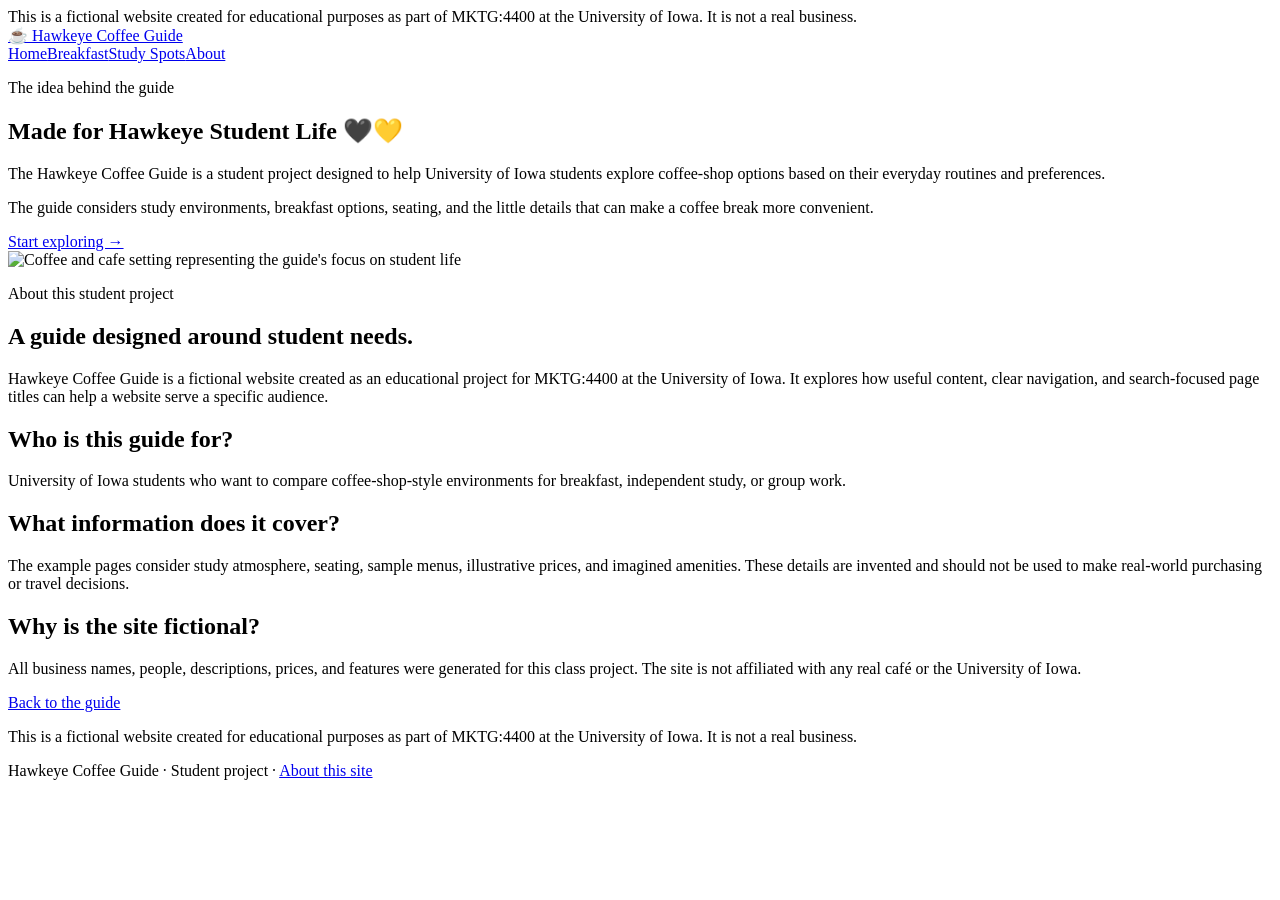
==== about.html @ a0dd353c "Revise title and add feature section to about.html What changed: Added a section explaining the purp" ====
<!doctype html>
<html lang="en">
<head>
  <title>About the Hawkeye Coffee Guide | Iowa City</title>
  <meta name="description" content="Learn about the Hawkeye Coffee Guide, a fictional student project exploring coffee, breakfast, and study-friendly cafe ideas for University of Iowa students.">
</head>
<body>
  <div class="notice">This is a fictional website created for educational purposes as part of MKTG:4400 at the University of Iowa. It is not a real business.</div>
  <header class="site-header"><a class="brand" href="index.html">☕ Hawkeye Coffee Guide</a><nav aria-label="Main navigation"><a href="index.html">Home</a><a href="breakfast.html">Breakfast</a><a href="study-spots.html">Study Spots</a><a href="about.html" aria-current="page">About</a></nav></header>
 
<section class="feature-section">
  <div class="feature-content">
    <p class="eyebrow">The idea behind the guide</p>
    <h2>Made for Hawkeye Student Life 🖤💛</h2>
    <p>
      The Hawkeye Coffee Guide is a student project
      designed to help University of Iowa students
      explore coffee-shop options based on their
      everyday routines and preferences.
    </p>
    <p>
      The guide considers study environments, breakfast
      options, seating, and the little details that can
      make a coffee break more convenient.
    </p>
    <a class="feature-link" href="index.html">
      Start exploring →
    </a>
  </div>

  <img
    class="feature-image"
    src="https://images.unsplash.com/photo-1493857671505-72967e2e2760?auto=format&fit=crop&w=1200&q=80"
    alt="Coffee and cafe setting representing the guide's focus on student life"
    loading="lazy"
  />
</section>
 <main class="page-main narrow">
    <section class="page-intro"><p class="eyebrow">About this student project</p><h1>A guide designed around student needs.</h1><p>Hawkeye Coffee Guide is a fictional website created as an educational project for MKTG:4400 at the University of Iowa. It explores how useful content, clear navigation, and search-focused page titles can help a website serve a specific audience.</p></section>
    <section class="content-section"><h2>Who is this guide for?</h2><p>University of Iowa students who want to compare coffee-shop-style environments for breakfast, independent study, or group work.</p><h2>What information does it cover?</h2><p>The example pages consider study atmosphere, seating, sample menus, illustrative prices, and imagined amenities. These details are invented and should not be used to make real-world purchasing or travel decisions.</p><h2>Why is the site fictional?</h2><p>All business names, people, descriptions, prices, and features were generated for this class project. The site is not affiliated with any real café or the University of Iowa.</p></section>
    <p><a class="button" href="index.html">Back to the guide</a></p>
  </main>
  <footer><p>This is a fictional website created for educational purposes as part of MKTG:4400 at the University of Iowa. It is not a real business.</p><p>Hawkeye Coffee Guide · Student project · <a href="about.html">About this site</a></p></footer>
</body></html>
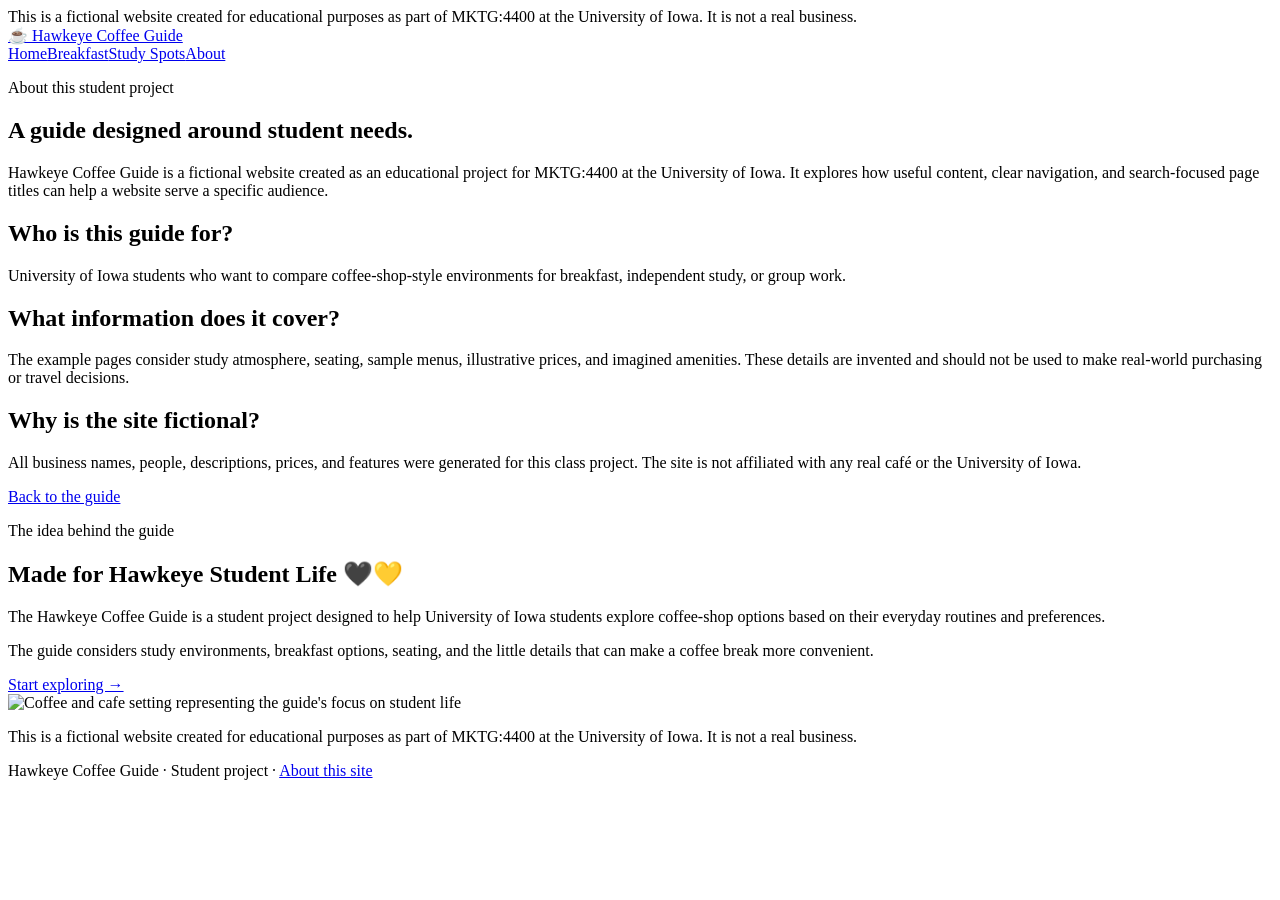
==== commit 0f2dbcd8: "Refactor about.html structure and content Reorganize content and update sections for clarity." ====
--- a/about.html
+++ b/about.html
@@ -8,7 +8,11 @@
   <div class="notice">This is a fictional website created for educational purposes as part of MKTG:4400 at the University of Iowa. It is not a real business.</div>
   <header class="site-header"><a class="brand" href="index.html">☕ Hawkeye Coffee Guide</a><nav aria-label="Main navigation"><a href="index.html">Home</a><a href="breakfast.html">Breakfast</a><a href="study-spots.html">Study Spots</a><a href="about.html" aria-current="page">About</a></nav></header>
  
-<section class="feature-section">
+ <main class="page-main narrow">
+    <section class="page-intro"><p class="eyebrow">About this student project</p><h1>A guide designed around student needs.</h1><p>Hawkeye Coffee Guide is a fictional website created as an educational project for MKTG:4400 at the University of Iowa. It explores how useful content, clear navigation, and search-focused page titles can help a website serve a specific audience.</p></section>
+    <section class="content-section"><h2>Who is this guide for?</h2><p>University of Iowa students who want to compare coffee-shop-style environments for breakfast, independent study, or group work.</p><h2>What information does it cover?</h2><p>The example pages consider study atmosphere, seating, sample menus, illustrative prices, and imagined amenities. These details are invented and should not be used to make real-world purchasing or travel decisions.</p><h2>Why is the site fictional?</h2><p>All business names, people, descriptions, prices, and features were generated for this class project. The site is not affiliated with any real café or the University of Iowa.</p></section>
+    <p><a class="button" href="index.html">Back to the guide</a></p>
+   <section class="feature-section">
   <div class="feature-content">
     <p class="eyebrow">The idea behind the guide</p>
     <h2>Made for Hawkeye Student Life 🖤💛</h2>
@@ -35,10 +39,6 @@
     loading="lazy"
   />
 </section>
- <main class="page-main narrow">
-    <section class="page-intro"><p class="eyebrow">About this student project</p><h1>A guide designed around student needs.</h1><p>Hawkeye Coffee Guide is a fictional website created as an educational project for MKTG:4400 at the University of Iowa. It explores how useful content, clear navigation, and search-focused page titles can help a website serve a specific audience.</p></section>
-    <section class="content-section"><h2>Who is this guide for?</h2><p>University of Iowa students who want to compare coffee-shop-style environments for breakfast, independent study, or group work.</p><h2>What information does it cover?</h2><p>The example pages consider study atmosphere, seating, sample menus, illustrative prices, and imagined amenities. These details are invented and should not be used to make real-world purchasing or travel decisions.</p><h2>Why is the site fictional?</h2><p>All business names, people, descriptions, prices, and features were generated for this class project. The site is not affiliated with any real café or the University of Iowa.</p></section>
-    <p><a class="button" href="index.html">Back to the guide</a></p>
   </main>
   <footer><p>This is a fictional website created for educational purposes as part of MKTG:4400 at the University of Iowa. It is not a real business.</p><p>Hawkeye Coffee Guide · Student project · <a href="about.html">About this site</a></p></footer>
 </body></html>
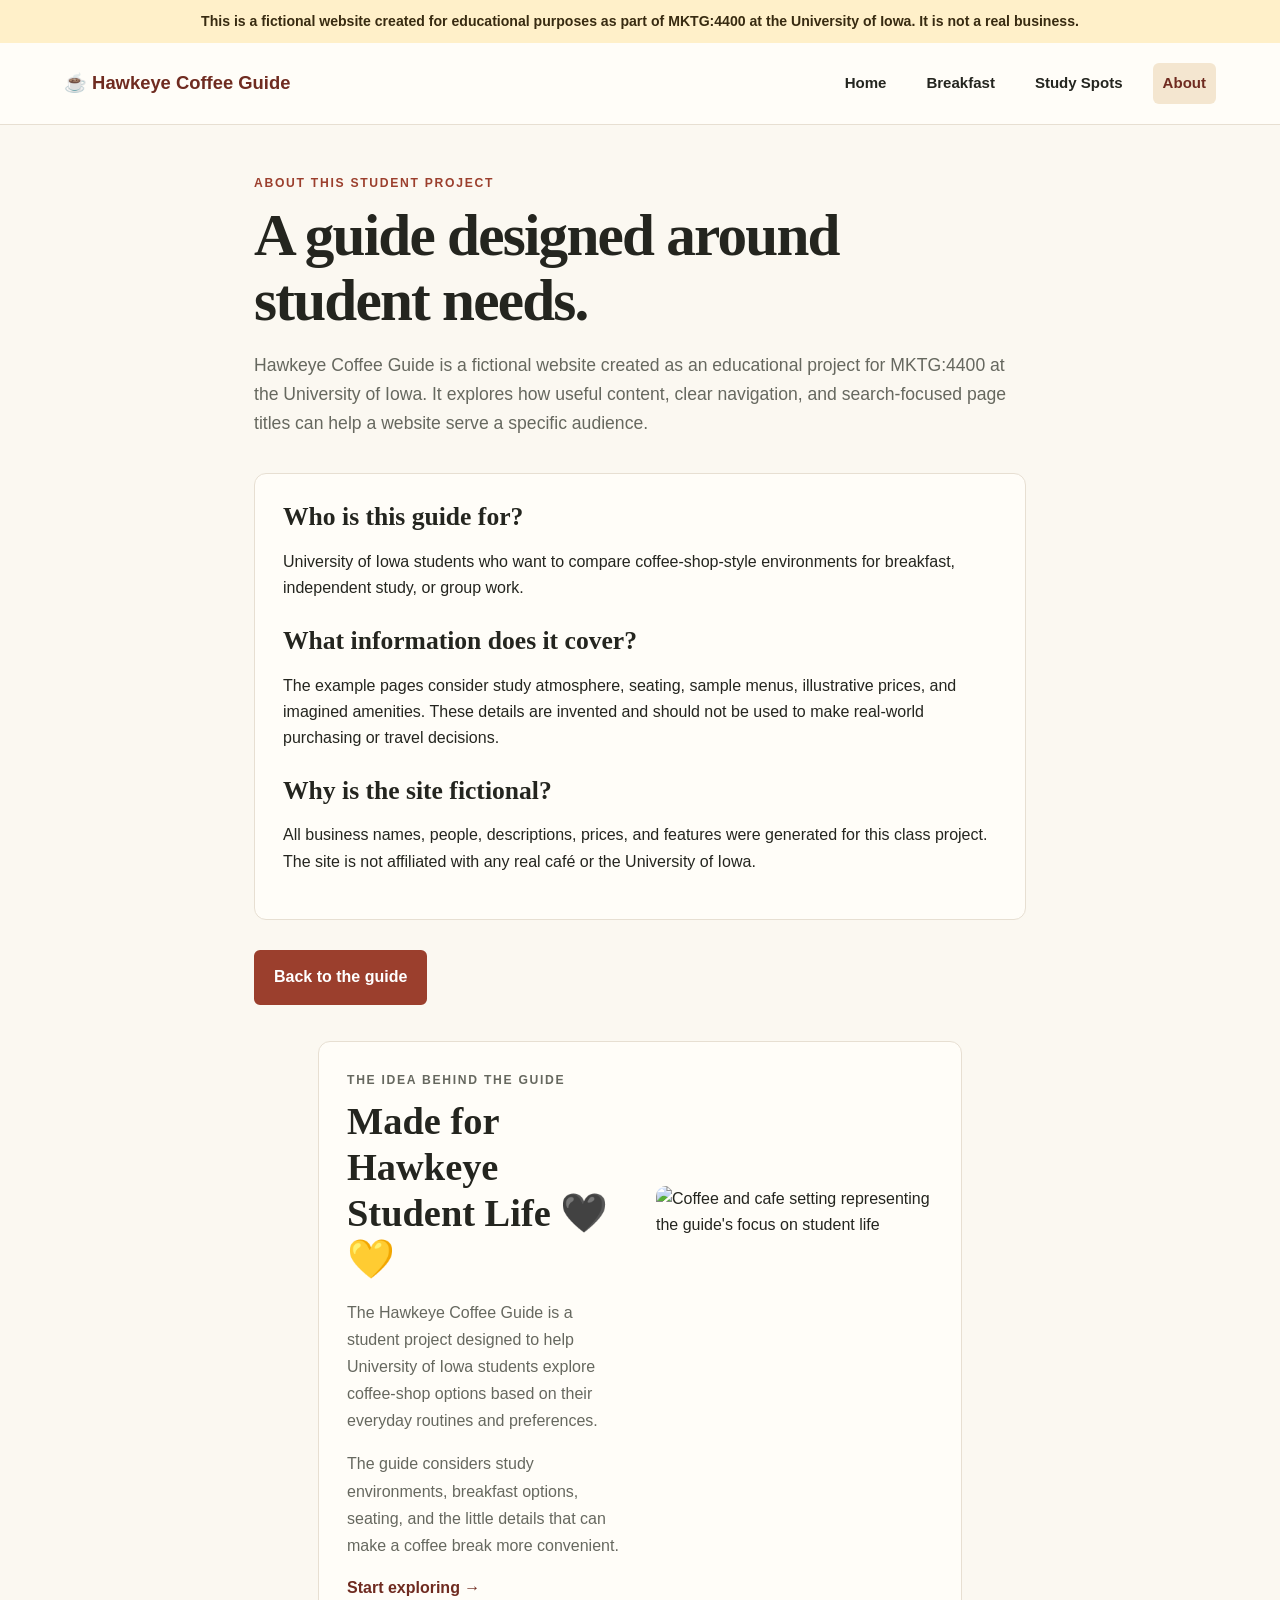
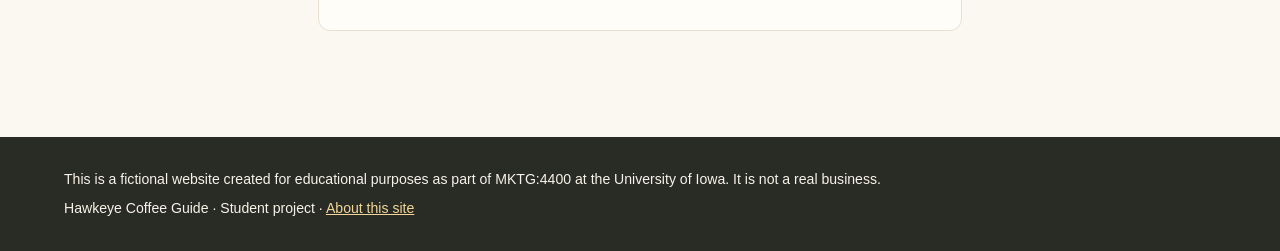
==== commit b87b9474: "Update link class from 'feature-link' to 'text-link'" ====
--- a/about.html
+++ b/about.html
@@ -1,8 +1,11 @@
 <!doctype html>
 <html lang="en">
 <head>
+  <meta charset="utf-8">
+  <meta name="viewport" content="width=device-width, initial-scale=1">
   <title>About the Hawkeye Coffee Guide | Iowa City</title>
   <meta name="description" content="Learn about the Hawkeye Coffee Guide, a fictional student project exploring coffee, breakfast, and study-friendly cafe ideas for University of Iowa students.">
+  <link rel="stylesheet" href="styles.css">
 </head>
 <body>
   <div class="notice">This is a fictional website created for educational purposes as part of MKTG:4400 at the University of Iowa. It is not a real business.</div>
@@ -27,7 +30,7 @@
       options, seating, and the little details that can
       make a coffee break more convenient.
     </p>
-    <a class="feature-link" href="index.html">
+    <a class="text-link" href="index.html">
       Start exploring →
     </a>
   </div>
--- a/styles.css
+++ b/styles.css
@@ -0,0 +1,199 @@
+:root{--ink:#24251f;--muted:#66685f;--paper:#fbf8f1;--card:#fffdf8;--accent:#9b3f2d;--accent-dark:#6f2b20;--line:#e7dfd2;--gold:#e9c879}*{box-sizing:border-box}html{scroll-behavior:smooth}body{margin:0;background:var(--paper);color:var(--ink);font-family:Arial,Helvetica,sans-serif;line-height:1.65}.notice{background:#fff0c9;color:#382b11;text-align:center;padding:10px 18px;font-size:.88rem;font-weight:700}.site-header{display:flex;align-items:center;justify-content:space-between;gap:24px;padding:20px max(5vw,20px);border-bottom:1px solid var(--line);background:var(--card)}.brand{font-weight:800;color:var(--accent-dark);font-size:1.15rem;text-decoration:none;white-space:nowrap}nav{display:flex;gap:20px;flex-wrap:wrap}nav a{color:var(--ink);text-decoration:none;font-weight:700;font-size:.94rem}nav a:hover,nav a[aria-current=page]{color:var(--accent)}.hero{padding:82px max(8vw,24px) 88px;background:linear-gradient(120deg,#f2e5cd,#f9f4e9 65%,#e8d9c0);max-width:none}.hero h1{font-family:Georgia,serif;font-size:clamp(2.6rem,6vw,4.8rem);line-height:1.08;max-width:850px;margin:10px 0 22px;letter-spacing:-.04em}.hero p:not(.eyebrow){font-size:1.15rem;max-width:680px;color:#4d4c43}.eyebrow{text-transform:uppercase;letter-spacing:.14em;font-size:.76rem;font-weight:800;color:var(--accent);margin:0}.hero-actions{display:flex;gap:12px;flex-wrap:wrap;margin-top:28px}.button{display:inline-block;padding:12px 18px;border-radius:6px;background:var(--accent);color:white;text-decoration:none;font-weight:700;border:2px solid var(--accent)}.button:hover{background:var(--accent-dark)}.button-secondary{background:transparent;color:var(--accent-dark)}.button-secondary:hover{background:#fff5e6}.section,.feature{padding:62px max(5vw,20px)}.section-heading{margin-bottom:26px}.section h2,.feature h2,.content-section h2{font-family:Georgia,serif;font-size:clamp(1.8rem,3vw,2.6rem);line-height:1.2;margin:7px 0 12px}.cards{display:grid;grid-template-columns:repeat(3,minmax(0,1fr));gap:20px}.card{background:var(--card);border:1px solid var(--line);border-radius:12px;padding:26px;box-shadow:0 5px 18px #3a2c1608}.card h2,.card h3{font-family:Georgia,serif;line-height:1.25;margin:8px 0 10px}.card h3{font-size:1.45rem}.card p{color:var(--muted)}.card a,.text-link{color:var(--accent-dark);font-weight:800;text-decoration:none}.card a:hover,.text-link:hover{text-decoration:underline}.card-icon{font-size:1.8rem}.feature{background:#eee4d3;display:grid;grid-template-columns:2fr 1fr;gap:40px;align-items:center}.feature>div:first-child p:not(.eyebrow){max-width:680px}.feature-stat{background:var(--card);padding:24px;border-radius:12px;text-align:center}.feature-stat span{font-family:Georgia,serif;font-size:2.4rem;font-weight:bold;color:var(--accent)}.feature-stat p{margin:0 0 12px;color:var(--muted)}.page-main{padding:48px max(5vw,20px) 70px;min-height:60vh}.narrow{max-width:900px;margin:auto}.page-intro{max-width:850px;margin:0 auto 35px}.page-intro h1{font-family:Georgia,serif;font-size:clamp(2.4rem,5vw,3.7rem);line-height:1.1;letter-spacing:-.03em;margin:10px 0 18px}.page-intro>p:last-child{font-size:1.1rem;color:var(--muted)}.profile-cards{align-items:stretch}.profile{padding:24px}.profile h2{font-size:1.7rem}.profile-subtitle{font-size:.88rem}.profile ul{padding-left:20px}.profile li{margin:8px 0}.tag{display:inline-block;padding:4px 9px;border-radius:20px;background:#f4e6d0;color:var(--accent-dark);font-size:.78rem;font-weight:800}.callout{background:#fff0c9;border-left:4px solid var(--gold);padding:16px 20px;margin:30px 0;color:#43371f}.comparison-wrap{overflow-x:auto;background:var(--card);border:1px solid var(--line);border-radius:10px;margin:30px 0}table{border-collapse:collapse;width:100%;min-width:650px}th,td{text-align:left;padding:15px 16px;border-bottom:1px solid var(--line);vertical-align:top}th{background:#efe3d0;font-size:.88rem}tr:last-child td{border-bottom:0}.content-section{background:var(--card);padding:28px;border:1px solid var(--line);border-radius:12px;margin:30px 0}.content-section h2{font-size:1.6rem;margin-top:24px}.content-section h2:first-child{margin-top:0}footer{padding:25px max(5vw,20px);background:#292b25;color:#f8f3e9;font-size:.88rem}footer p{margin:6px 0}footer a{color:#f1d69a}@media(max-width:760px){.site-header{align-items:flex-start;flex-direction:column}.site-header nav{gap:12px}.cards{grid-template-columns:1fr}.hero{padding-top:58px;padding-bottom:62px}.feature{grid-template-columns:1fr}.page-main{padding-top:35px}.profile-cards{gap:14px}}
+
+
+.study-button {
+  background: var(--accent);
+  color: white;
+  border: 2px solid var(--accent);
+  border-radius: 6px;
+  padding: 11px 16px;
+  font-size: 0.95rem;
+  font-weight: 700;
+  cursor: pointer;
+}
+
+.study-button:hover {
+  background: var(--accent-dark);
+}
+
+.study-button:focus-visible {
+  outline: 3px solid var(--gold);
+  outline-offset: 3px;
+}
+
+.study-result {
+  background: var(--card);
+  border: 1px solid var(--line);
+  border-left: 4px solid var(--gold);
+  border-radius: 10px;
+  padding: 20px 24px;
+  margin-top: 24px;
+}
+
+.study-result h3 {
+  font-family: Georgia, serif;
+  color: var(--accent-dark);
+  margin-top: 0;
+}
+
+.study-result p {
+  color: var(--muted);
+  margin-bottom: 0;
+}
+
+
+/* improve navigation links on desktop and mobile */
+.site-header nav a {
+  display: inline-block;
+  padding: 8px 10px;
+  border-radius: 6px;
+  transition: background-color 0.2s ease,
+              color 0.2s ease;
+}
+
+.site-header nav a:hover {
+  background: #f4e6d0;
+  text-decoration: none;
+}
+
+.site-header nav a[aria-current="page"] {
+  background: #f4e6d0;
+  color: var(--accent-dark);
+}
+
+.site-header nav a:focus-visible {
+  outline: 2px solid var(--accent);
+  outline-offset: 3px;
+}
+
+@media (max-width: 600px) {
+  .site-header {
+    gap: 12px;
+    padding: 16px 20px;
+  }
+
+  .site-header nav {
+    width: 100%;
+    gap: 6px;
+  }
+
+  .site-header nav a {
+    padding: 9px 10px;
+    font-size: 0.9rem;
+  }
+
+  .brand {
+    white-space: normal;
+  }
+}
+
+/* style the new coffee guide feature section */
+.feature-section {
+  display: grid;
+  grid-template-columns: 1fr 1fr;
+  align-items: center;
+  gap: 32px;
+  margin: 36px max(5vw, 20px);
+  padding: 28px;
+  border: 1px solid var(--line);
+  border-radius: 14px;
+  background: var(--card);
+}
+
+.feature-content h2 {
+  font-family: Georgia, serif;
+  line-height: 1.25;
+  margin: 8px 0 12px;
+}
+
+.feature-content p {
+  line-height: 1.7;
+}
+
+.feature-image {
+  display: block;
+  width: 100%;
+  height: 320px;
+  object-fit: cover;
+  border-radius: 10px;
+}
+
+.feature-link {
+  display: inline-block;
+  margin-top: 12px;
+  color: var(--accent-dark);
+  font-weight: 800;
+  text-decoration: underline;
+  text-underline-offset: 4px;
+}
+
+.study-checklist {
+  padding-left: 22px;
+  line-height: 1.9;
+}
+
+.feature-link:focus-visible {
+  outline: 2px solid var(--accent);
+  outline-offset: 4px;
+}
+
+@media (max-width: 760px) {
+  .feature-section {
+    grid-template-columns: 1fr;
+    gap: 20px;
+    padding: 20px;
+  }
+
+  .feature-image {
+    height: 240px;
+  }
+}
+
+/* match the new feature section to the existing site */
+.feature-section {
+  display: grid;
+  grid-template-columns: minmax(0, 1fr) minmax(0, 1fr);
+  align-items: center;
+  gap: 32px;
+  margin: 36px max(5vw, 20px);
+  padding: 28px;
+  border: 1px solid var(--line);
+  border-radius: 12px;
+  background: var(--card);
+}
+
+.feature-content {
+  min-width: 0;
+}
+
+.feature-content h2 {
+  font-family: Georgia, serif;
+  font-size: clamp(1.8rem, 3vw, 2.6rem);
+  line-height: 1.2;
+  margin: 8px 0 12px;
+}
+
+.feature-content p {
+  color: var(--muted);
+}
+
+.feature-image {
+  display: block;
+  width: 100%;
+  max-width: 100%;
+  height: 300px;
+  object-fit: cover;
+  border-radius: 10px;
+}
+
+@media (max-width: 760px) {
+  .feature-section {
+    grid-template-columns: minmax(0, 1fr);
+    gap: 20px;
+    padding: 20px;
+  }
+
+  .feature-image {
+    height: 240px;
+  }
+}
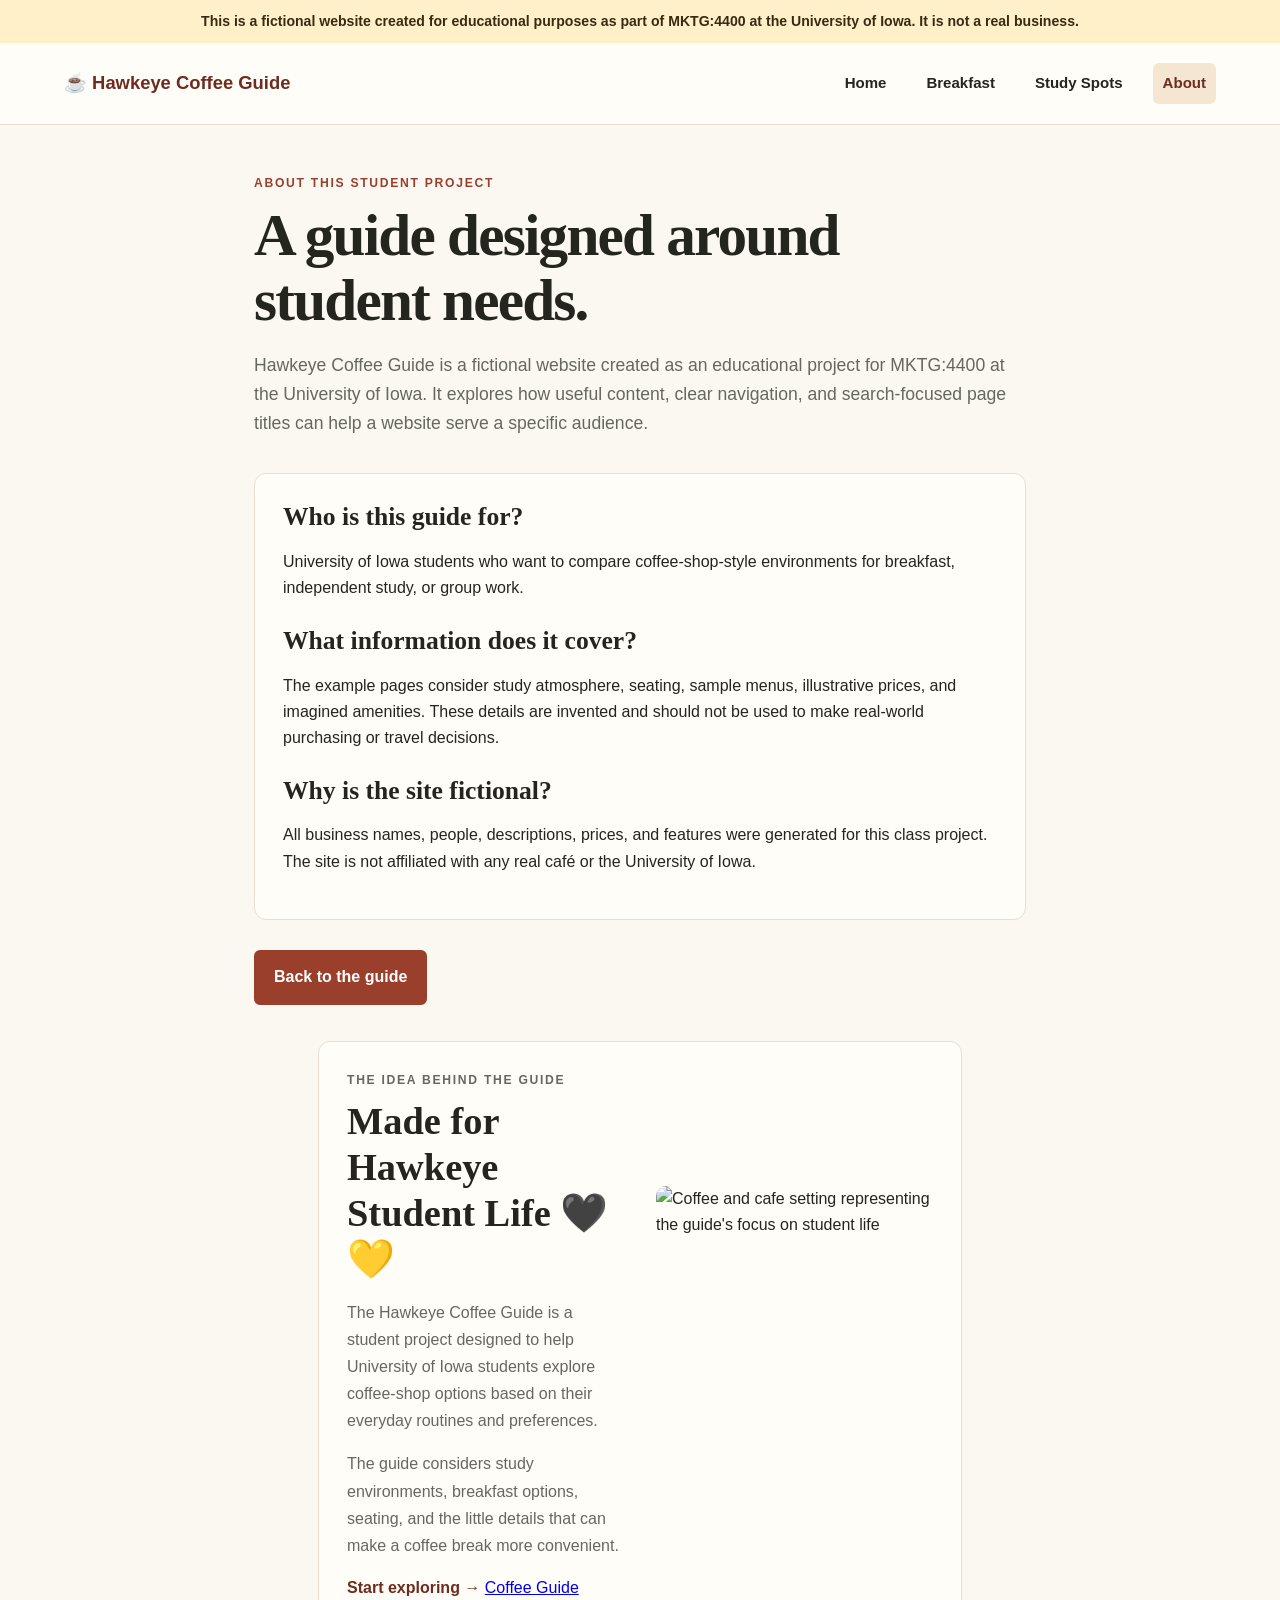
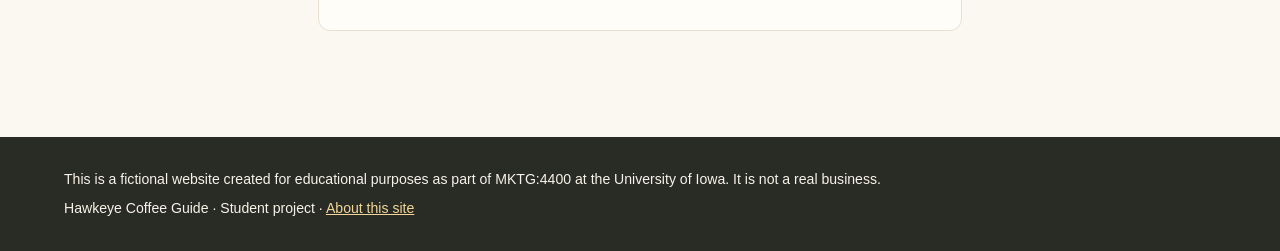
==== commit 8fb8bb00: "Add link to Coffee Guide in about.html" ====
--- a/about.html
+++ b/about.html
@@ -32,6 +32,7 @@
     </p>
     <a class="text-link" href="index.html">
       Start exploring →
+    <a href="coffee-guide.html">Coffee Guide</a>
     </a>
   </div>
 
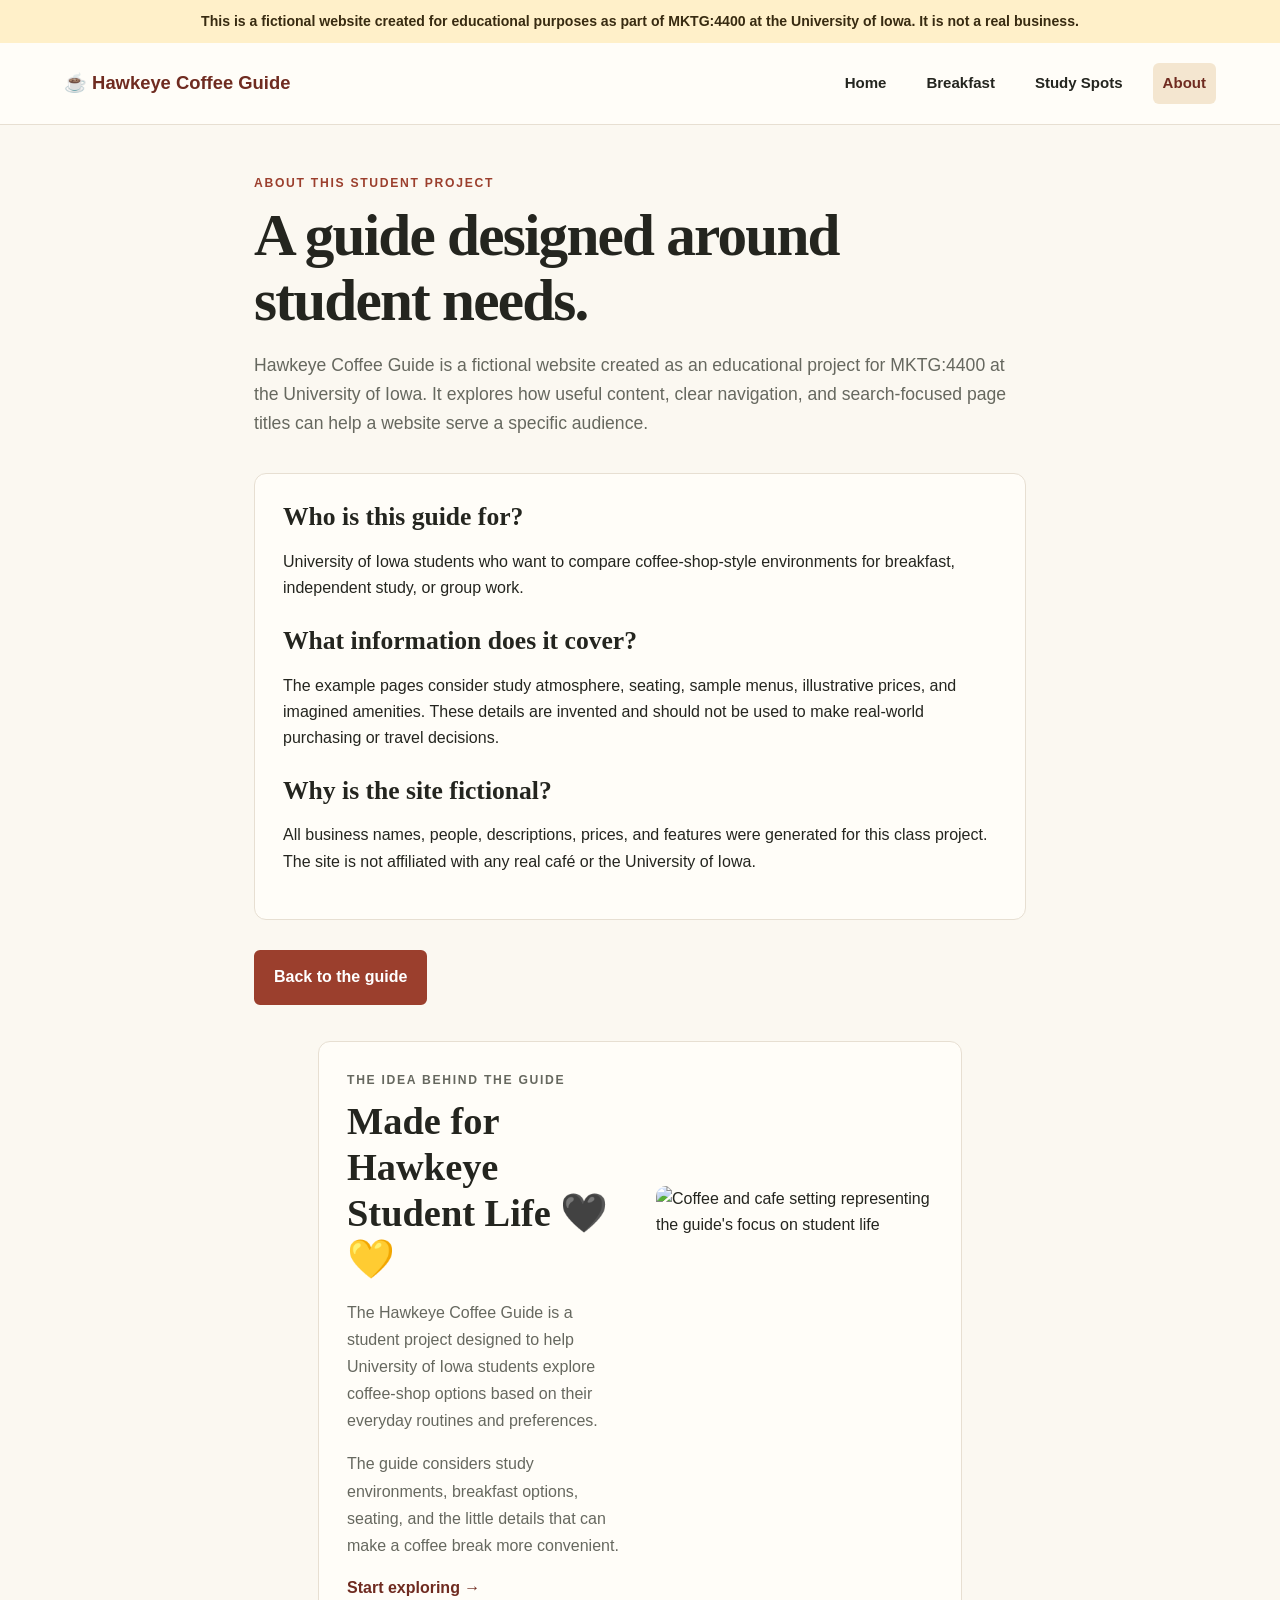
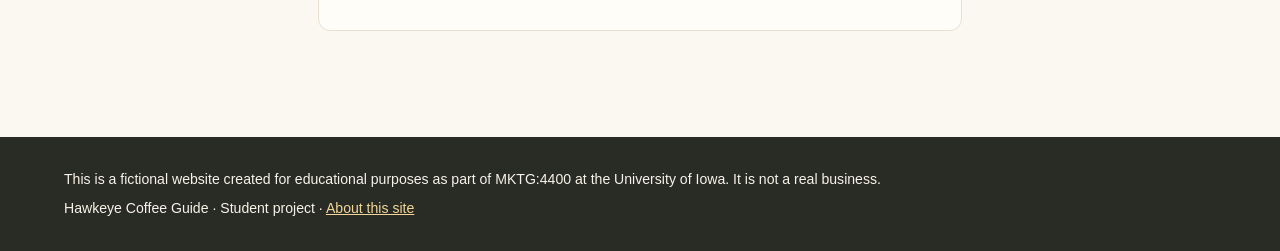
==== commit c82a4035: "Remove Coffee Guide link from about.html Removed the Coffee Guide link from the about page." ====
--- a/about.html
+++ b/about.html
@@ -32,7 +32,6 @@
     </p>
     <a class="text-link" href="index.html">
       Start exploring →
-    <a href="coffee-guide.html">Coffee Guide</a>
     </a>
   </div>
 
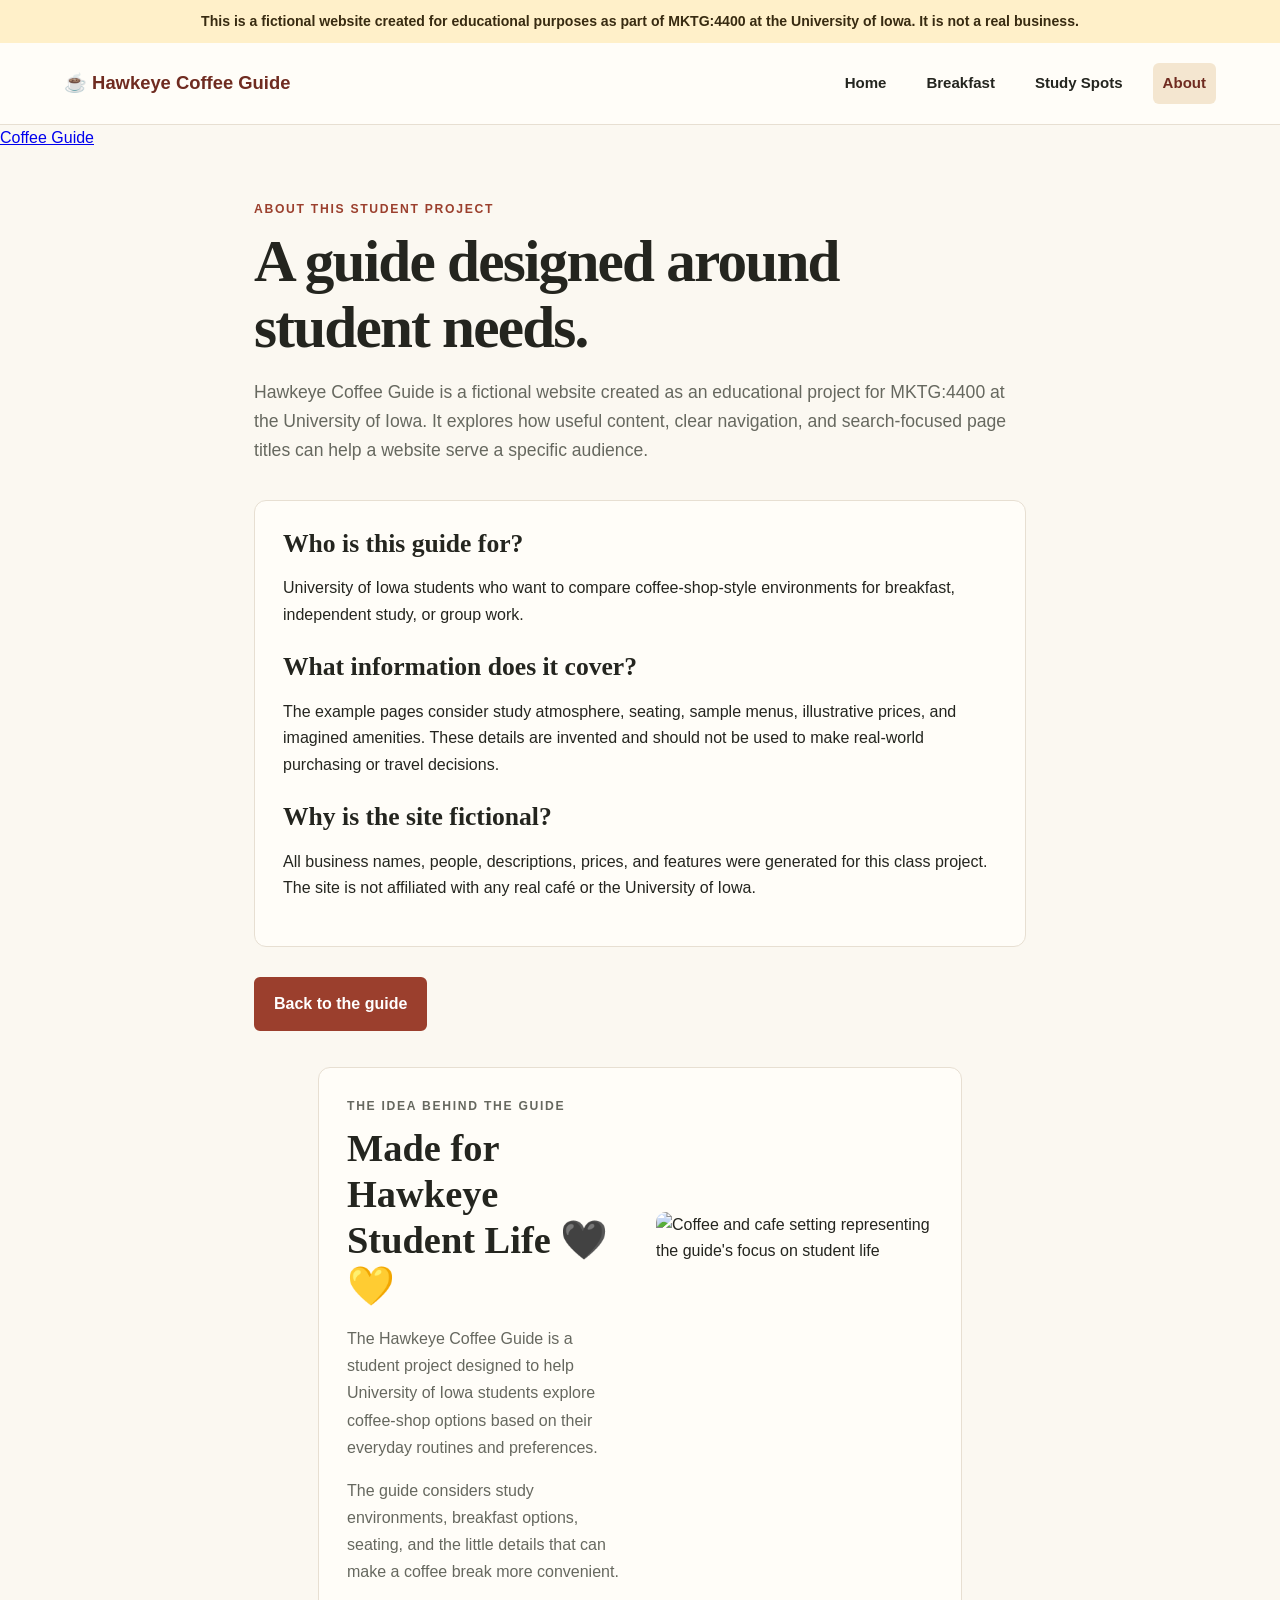
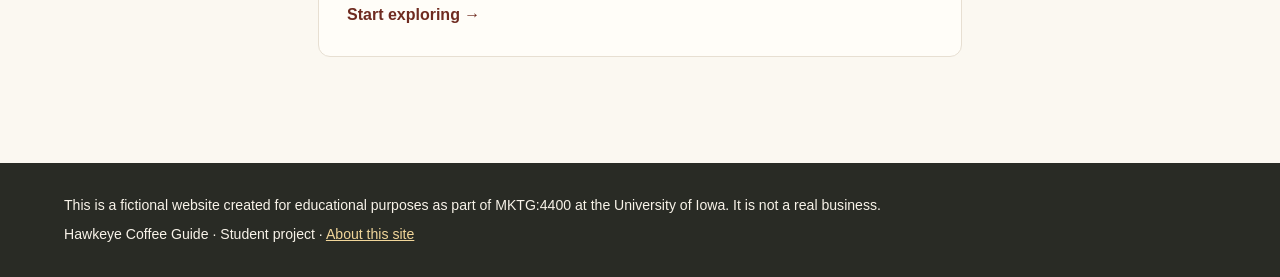
==== commit a743404b: "Add Coffee Guide link to about.html header Added a link to the Coffee Guide in the header section." ====
--- a/about.html
+++ b/about.html
@@ -9,7 +9,7 @@
 </head>
 <body>
   <div class="notice">This is a fictional website created for educational purposes as part of MKTG:4400 at the University of Iowa. It is not a real business.</div>
-  <header class="site-header"><a class="brand" href="index.html">☕ Hawkeye Coffee Guide</a><nav aria-label="Main navigation"><a href="index.html">Home</a><a href="breakfast.html">Breakfast</a><a href="study-spots.html">Study Spots</a><a href="about.html" aria-current="page">About</a></nav></header>
+  <header class="site-header"><a class="brand" href="index.html">☕ Hawkeye Coffee Guide</a><nav aria-label="Main navigation"><a href="index.html">Home</a><a href="breakfast.html">Breakfast</a><a href="study-spots.html">Study Spots</a><a href="about.html" aria-current="page">About</a></nav></header> <a href="coffee-guide.html">Coffee Guide</a>
  
  <main class="page-main narrow">
     <section class="page-intro"><p class="eyebrow">About this student project</p><h1>A guide designed around student needs.</h1><p>Hawkeye Coffee Guide is a fictional website created as an educational project for MKTG:4400 at the University of Iowa. It explores how useful content, clear navigation, and search-focused page titles can help a website serve a specific audience.</p></section>
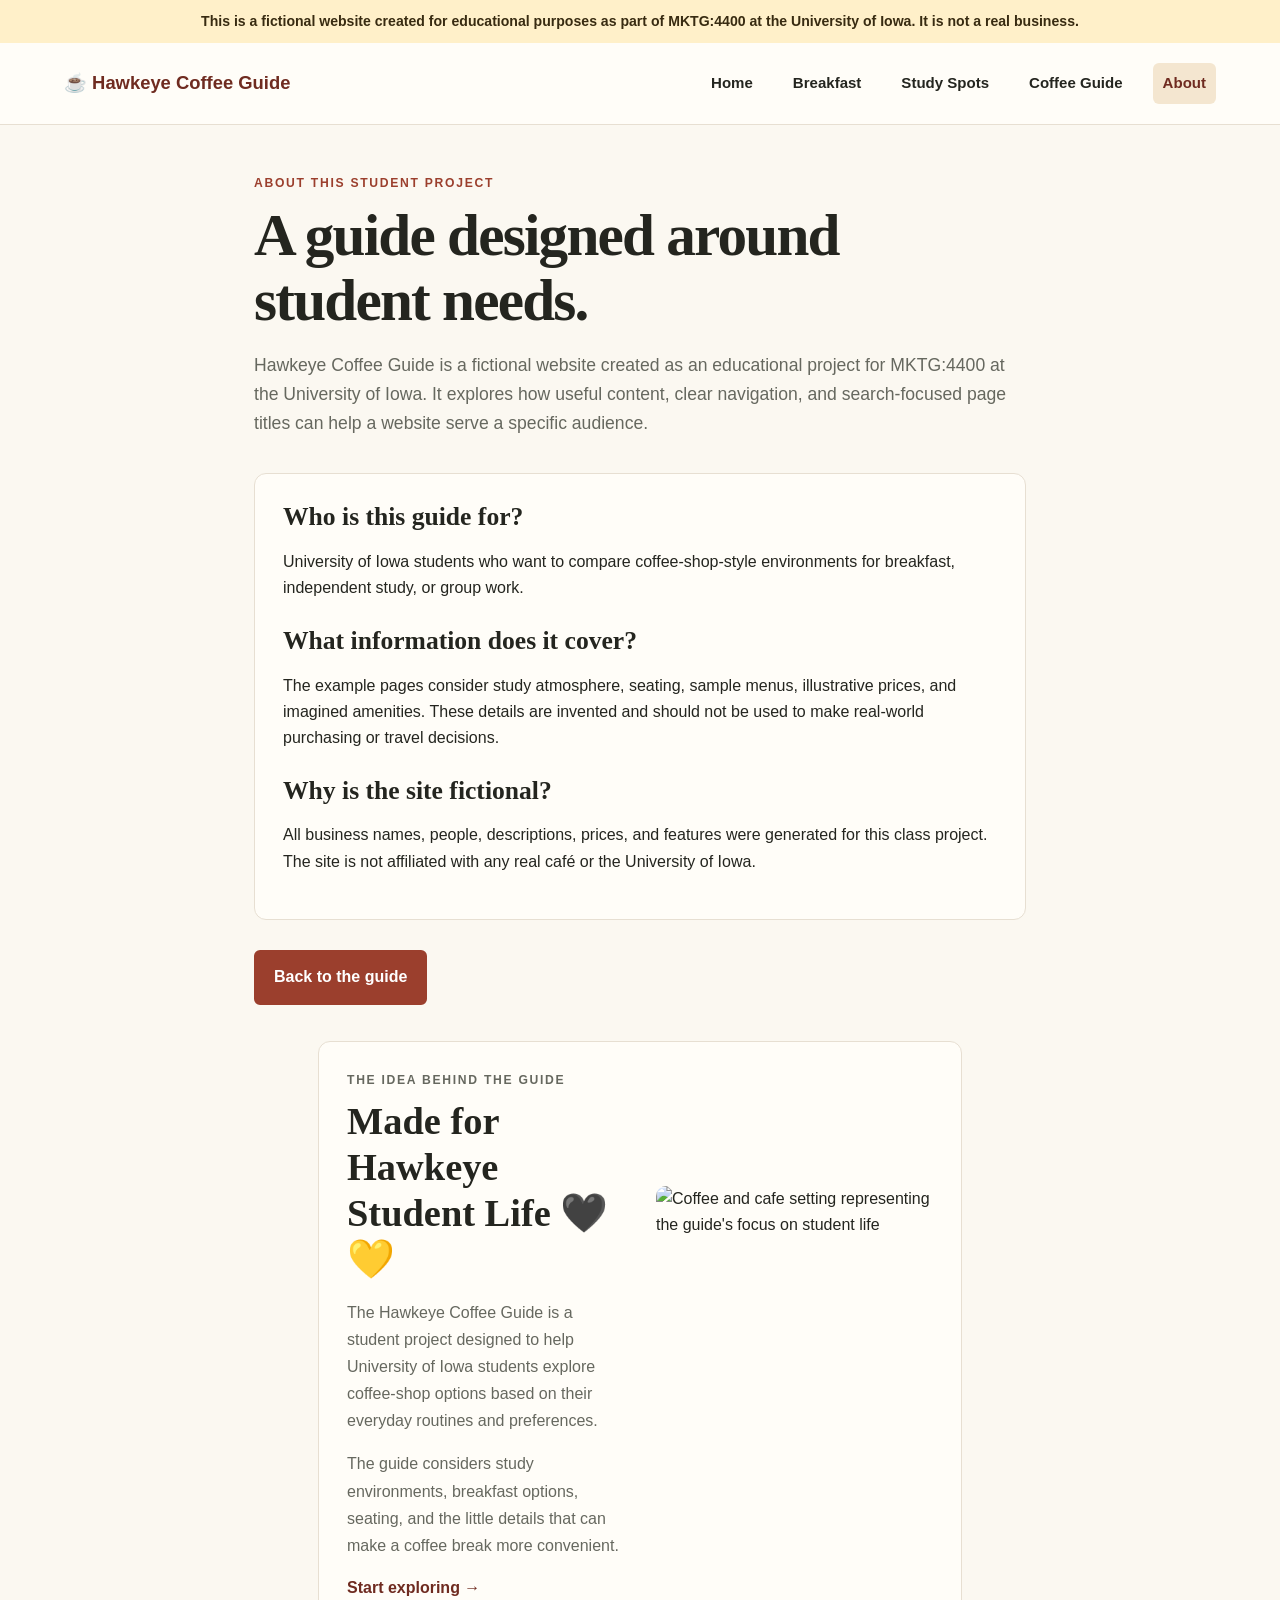
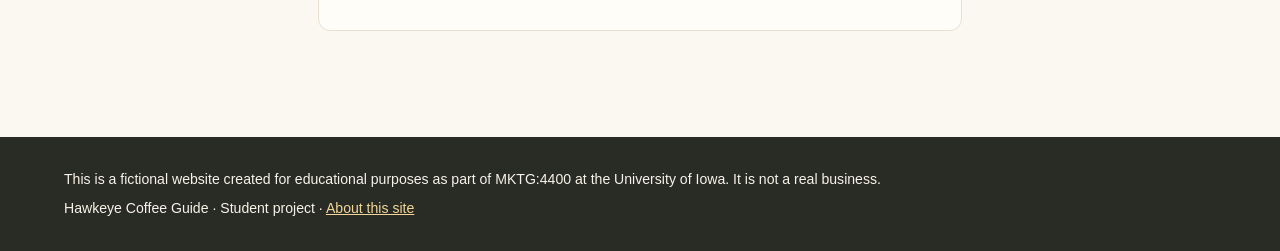
==== commit 1c2c22f2: "Update navigation links in about.html" ====
--- a/about.html
+++ b/about.html
@@ -9,7 +9,7 @@
 </head>
 <body>
   <div class="notice">This is a fictional website created for educational purposes as part of MKTG:4400 at the University of Iowa. It is not a real business.</div>
-  <header class="site-header"><a class="brand" href="index.html">☕ Hawkeye Coffee Guide</a><nav aria-label="Main navigation"><a href="index.html">Home</a><a href="breakfast.html">Breakfast</a><a href="study-spots.html">Study Spots</a><a href="about.html" aria-current="page">About</a></nav></header> <a href="coffee-guide.html">Coffee Guide</a>
+  <header class="site-header"><a class="brand" href="index.html">☕ Hawkeye Coffee Guide</a><nav aria-label="Main navigation"><a href="index.html">Home</a><a href="breakfast.html">Breakfast</a><a href="study-spots.html">Study Spots</a><a href="coffee-guide.html">Coffee Guide</a><a href="about.html" aria-current="page">About</a></nav></header> 
  
  <main class="page-main narrow">
     <section class="page-intro"><p class="eyebrow">About this student project</p><h1>A guide designed around student needs.</h1><p>Hawkeye Coffee Guide is a fictional website created as an educational project for MKTG:4400 at the University of Iowa. It explores how useful content, clear navigation, and search-focused page titles can help a website serve a specific audience.</p></section>
